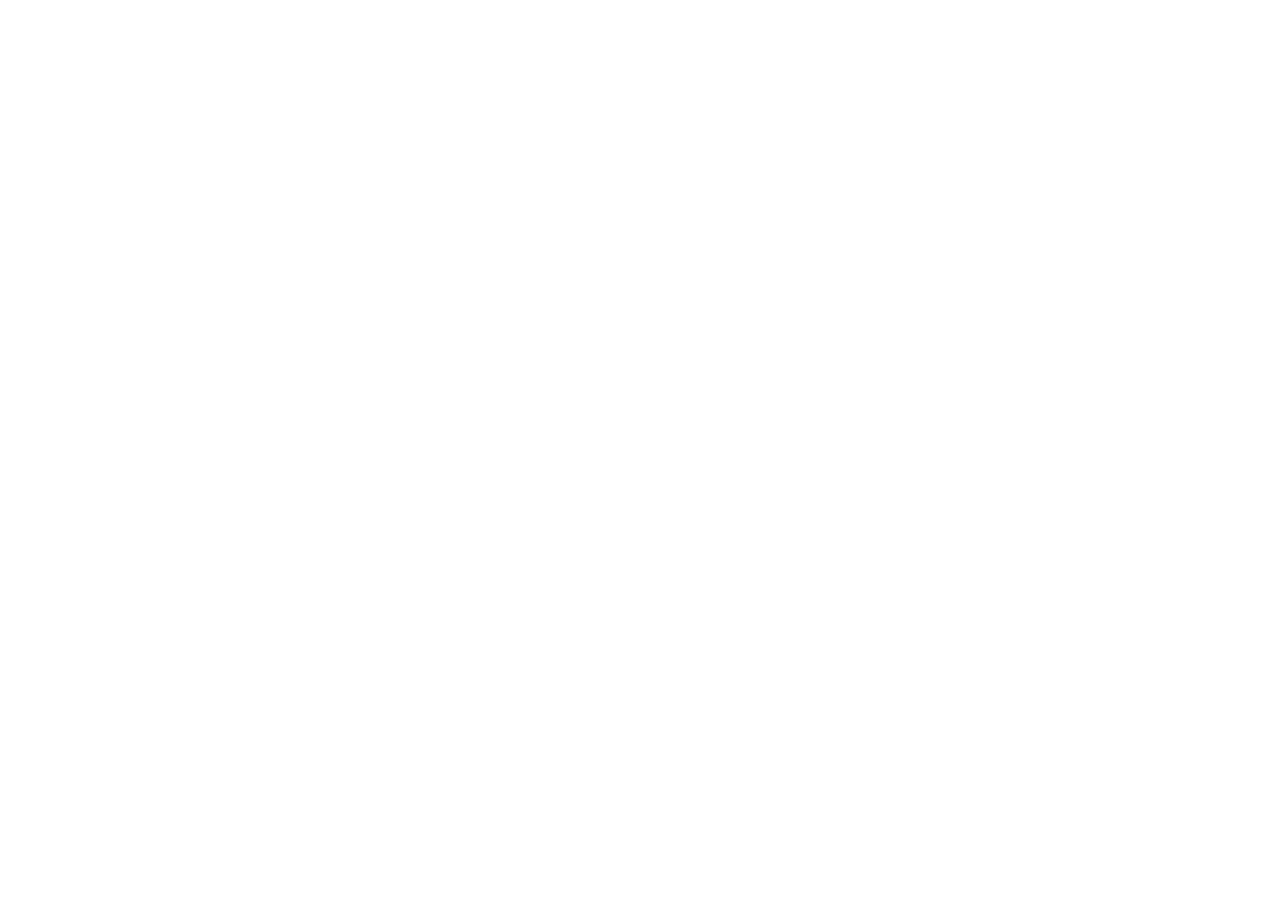
==== index.html @ 2cdc39f0 "index.html" ====
<!DOCTYPE html>
<html lang="en">
  <head>
    <meta charset="UTF-8" />
    <meta http-equiv="X-UA-Compatible" content="IE=edge" />
    <meta name="viewport" content="width=device-width, initial-scale=1.0" />
    <link rel="preconnect" href="https://fonts.googleapis.com" />
    <link rel="preconnect" href="https://fonts.gstatic.com" crossorigin />
    <link
      href="https://fonts.googleapis.com/css2?family=Raleway:wght@400;500;700&display=swap"
      rel="stylesheet"
    />
    <title>Alura Geek Store</title>
  </head>
  <body>
    <header>
      <nav></nav>
      <div></div>
      <div>
        <h1>
          <p><a href=""></a></p>
        </h1>
      </div>
    </header>
    <!-- main>section.content Emmet Abbreviation -->
    <main>
      <section class="content"></section>
    </main>
    <footer>
      <!--  -->
    </footer>
    <script type="" src=""></script>
  </body>
</html>
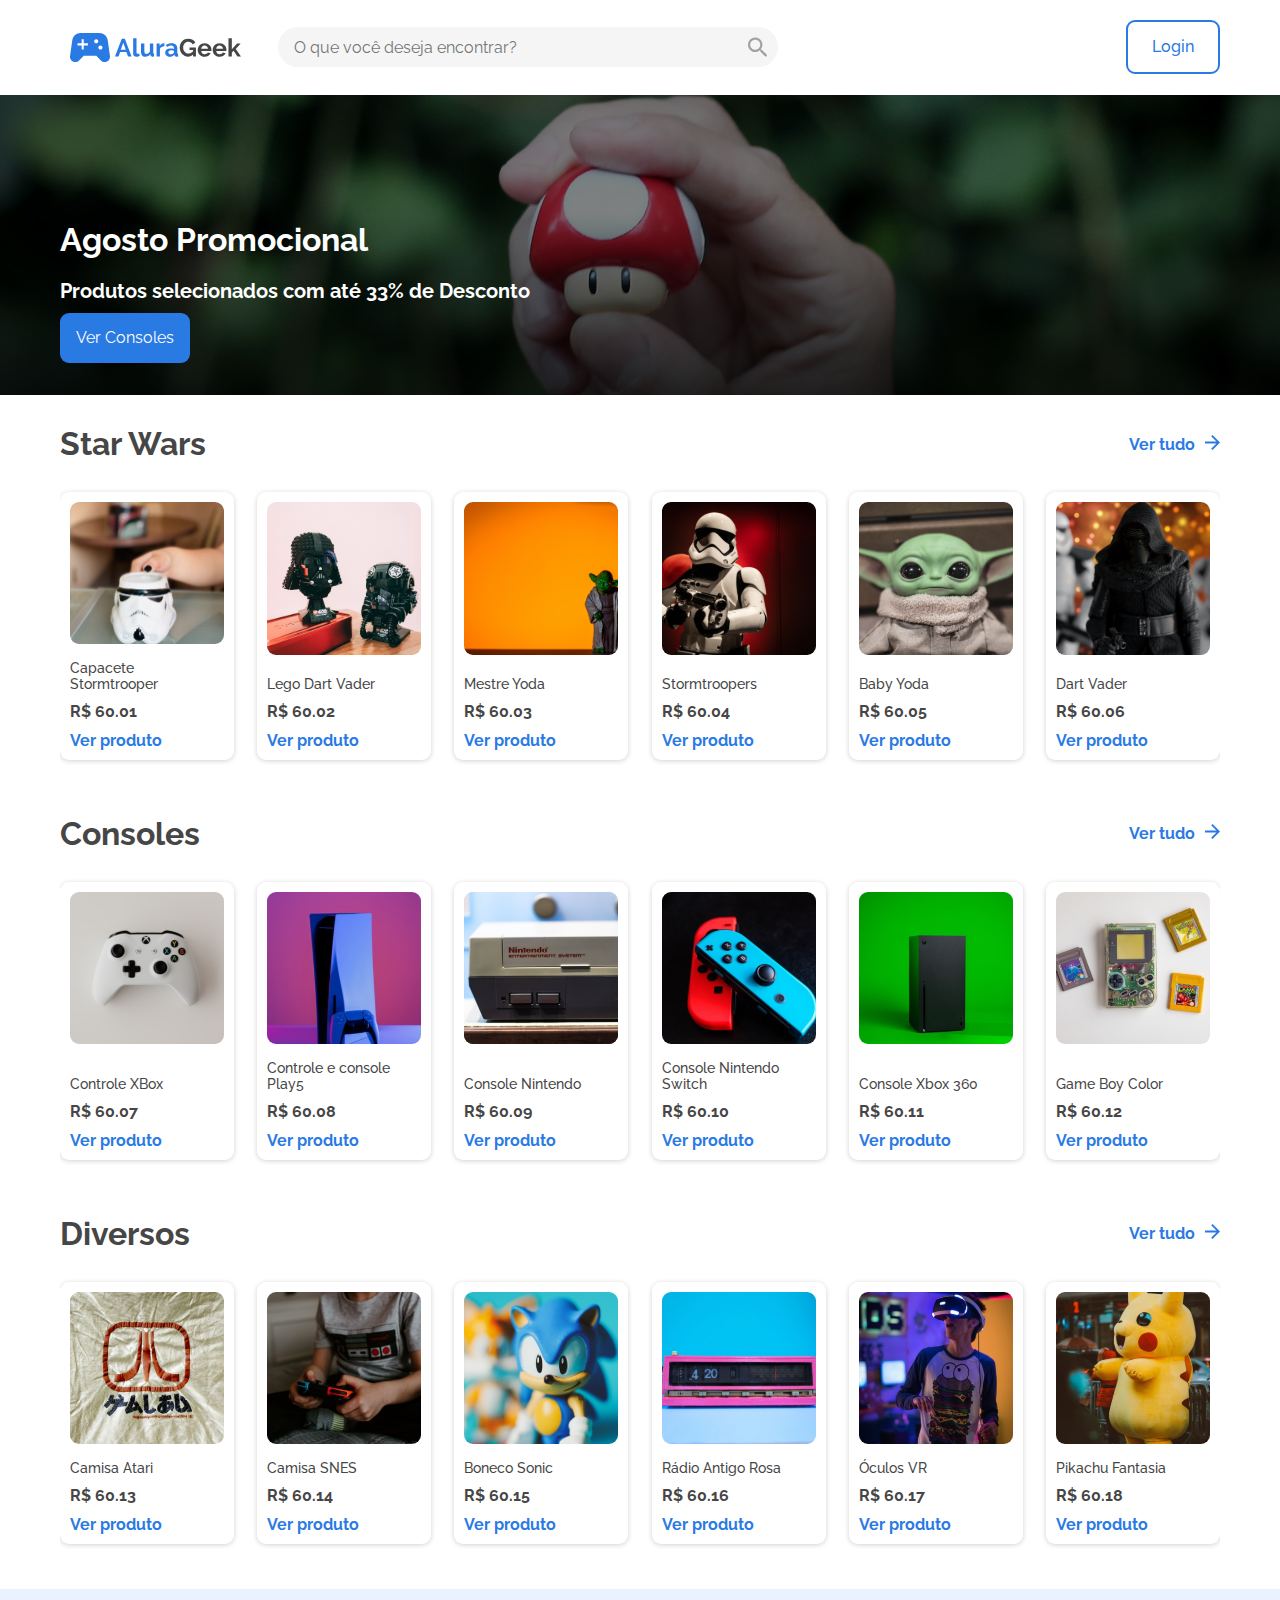
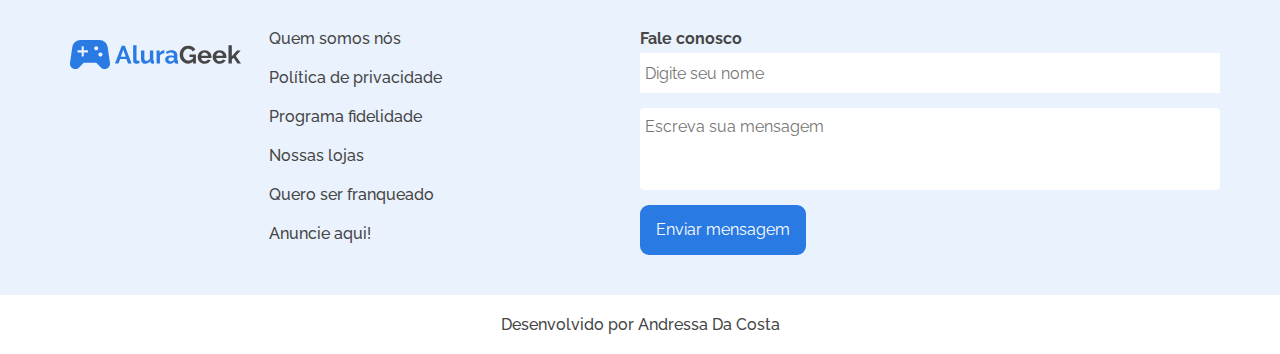
==== commit f2db43a2: "update" ====
--- a/index.html
+++ b/index.html
@@ -1,34 +1,53 @@
 <!DOCTYPE html>
-<html lang="en">
-  <head>
-    <meta charset="UTF-8" />
-    <meta http-equiv="X-UA-Compatible" content="IE=edge" />
-    <meta name="viewport" content="width=device-width, initial-scale=1.0" />
-    <link rel="preconnect" href="https://fonts.googleapis.com" />
-    <link rel="preconnect" href="https://fonts.gstatic.com" crossorigin />
-    <link
-      href="https://fonts.googleapis.com/css2?family=Raleway:wght@400;500;700&display=swap"
-      rel="stylesheet"
-    />
-    <title>Alura Geek Store</title>
-  </head>
-  <body>
-    <header>
-      <nav></nav>
-      <div></div>
-      <div>
-        <h1>
-          <p><a href=""></a></p>
-        </h1>
-      </div>
-    </header>
-    <!-- main>section.content Emmet Abbreviation -->
-    <main>
-      <section class="content"></section>
-    </main>
-    <footer>
-      <!--  -->
-    </footer>
-    <script type="" src=""></script>
-  </body>
+<html lang="pt-br">
+	<head>
+		<meta charset="UTF-8" />
+		<meta http-equiv="X-UA-Compatible" content="IE=edge" />
+		<meta name="viewport" content="width=device-width, initial-scale=1.0" />
+
+		<link rel="preconnect" href="https://fonts.googleapis.com" />
+		<link rel="preconnect" href="https://fonts.gstatic.com" crossorigin />
+		<link
+			href="https://fonts.googleapis.com/css2?family=Raleway:wght@400;500;700&display=swap"
+			rel="stylesheet"
+		/>
+
+		<title>Alura Geek Store</title>
+		<link rel="stylesheet" href="assets/css/normalize.css" />
+		<link rel="stylesheet" href="assets/css/reset.css" />
+		<link rel="stylesheet" href="assets/css/color.css" />
+		<link rel="stylesheet" href="assets/css/components/nav-header.css" />
+		<link rel="stylesheet" href="assets/css/components/logo.css" />
+		<link rel="stylesheet" href="assets/css/components/footer.css" />
+		<link rel="stylesheet" href="assets/css/components/btn.css" />
+		<link rel="stylesheet" href="assets/css/components/content.css" />
+		<link rel="stylesheet" href="assets/css/pages/home/header.css" />
+	</head>
+
+	<body>
+		<nav class="navHeader" data-nav>
+			<!--  JS -->
+		</nav>
+		<header>
+			<div class="header__background"></div>
+			<div class="header__promotions">
+				<h1>Agosto Promocional</h1>
+				<p>Produtos selecionados com até 33% de Desconto</p>
+				<a
+					href="./assets/pages/product/index.html?listIndex=1&id=1"
+					class="btn__submit"
+					>Ver Consoles</a
+				>
+			</div>
+		</header>
+
+		<main>
+			<section class="content"></section>
+		</main>
+
+		<footer data-footer>
+			<!--  JS -->
+		</footer>
+		<script type="module" src="assets/js/index.js"></script>
+	</body>
 </html>
--- a/assets/css/color.css
+++ b/assets/css/color.css
@@ -0,0 +1,14 @@
+:root {
+	--blue_primary: #2a7ae4;
+	--blue_secondary: #d4e4fa;
+	--blue_primary_hover: #003479;
+	--blue_img: #535353;
+	--white_background: #f5f5f5;
+	--white_footer: #eaf2fd;
+	--white_100: #ffffff;
+	--placeholder: #a2a2a2;
+	--text-color: #464646;
+	--background_header: #000;
+	--erro: rgb(233, 63, 63);
+	--enviar: rgb(93, 189, 93);
+}
--- a/assets/css/components/nav-header.css
+++ b/assets/css/components/nav-header.css
@@ -0,0 +1,103 @@
+@import "../color.css";
+
+.navHeader {
+	align-items: center;
+	border-bottom: 1px solid var(--white_100);
+	display: flex;
+	flex-direction: column;
+	gap: 15px;
+	justify-content: space-between;
+	padding: 20px;
+	width: 100%;
+}
+
+.navHeader__left {
+	align-items: center;
+	column-gap: 32px;
+	display: flex;
+	justify-content: center;
+	width: 100%;
+}
+
+.navHeader__search {
+	display: none;
+	max-width: 500px;
+	position: relative;
+	width: 100%;
+}
+
+.navHeader__search input {
+	background: var(--white_background);
+	border: 0;
+	border-radius: 20px;
+	height: 40px;
+	padding: 8px 16px;
+	width: 100%;
+}
+.navHeader input:focus {
+	outline: none;
+}
+
+.navHeader__search--img {
+	position: absolute;
+	right: 10px;
+	top: 50%;
+	transform: translate(0, -50%);
+	width: 20px;
+}
+
+.navHeader__login {
+	align-items: center;
+	display: flex;
+	gap: 15px;
+}
+.navHeader__login img {
+	cursor: pointer;
+	height: 20px;
+}
+
+.lupa__hidden--input {
+	border: 1px solid var(--blue_primary);
+	border-radius: 999px;
+	display: none;
+	height: 40px;
+	outline: none;
+	padding-left: 10px;
+	position: fixed;
+	right: 50%;
+	top: 70px;
+	transform: translate(50%, 0);
+	width: 250px;
+}
+
+.show {
+	display: block;
+}
+
+@media screen and (min-width: 380px) {
+	.navHeader {
+		flex-direction: row;
+		gap: 0;
+	}
+	.navHeader__left {
+		justify-content: flex-start;
+		width: 90%;
+	}
+	.lupa__hidden--input {
+		right: 15px;
+		top: 25px;
+		transform: translate(0, 0);
+	}
+}
+
+@media screen and (min-width: 630px) {
+	.navHeader__search {
+		display: block;
+	}
+}
+
+@media screen and (min-width: 768px) {
+	.navHeader {
+		padding: 20px 60px;
+	}
+}
--- a/assets/css/components/logo.css
+++ b/assets/css/components/logo.css
@@ -0,0 +1,7 @@
+.logo a {
+	display: flex;
+	align-items: center;
+}
+.logo a img:first-child {
+	margin: 0 5px;
+}
--- a/assets/css/components/footer.css
+++ b/assets/css/components/footer.css
@@ -0,0 +1,118 @@
+@import "../color.css";
+
+footer {
+	background-color: var(--white_footer);
+	color: var(--text-color);
+	font-size: 16px;
+	font-style: normal;
+	font-weight: 500;
+	letter-spacing: 0em;
+	line-height: 19px;
+	position: relative;
+	text-align: left;
+	width: 100%;
+}
+
+.footer {
+	align-items: center;
+	display: flex;
+	flex-direction: column;
+	gap: 20px;
+	justify-content: space-between;
+	padding: 10px;
+}
+
+.container {
+	align-items: center;
+	display: flex;
+	flex-direction: column;
+	gap: 23px;
+	justify-content: space-between;
+	text-align: center;
+	width: 100%;
+}
+
+.footer__text {
+	font-size: 16px;
+	display: flex;
+	flex-direction: column;
+	row-gap: 20px;
+	width: fit-content;
+}
+.footer__forms {
+	/* color: #C8C8C8; */
+	display: flex;
+	flex-direction: column;
+	row-gap: 5px;
+	width: 100%;
+}
+.footer__forms p {
+	font-size: 16px;
+	font-weight: 700;
+	line-height: 19px;
+}
+.footer__forms input[type="text"] {
+	color: var(--text-color);
+}
+
+.footer__forms input[type="text"],
+.footer__forms textarea {
+	border: 0;
+	height: 40px;
+	margin-bottom: 10px;
+	padding-left: 5px;
+	width: 100%;
+}
+.footer__forms input[type="text"]:focus,
+.footer__forms textarea:focus {
+	outline: none;
+}
+
+.footer__forms textarea {
+	border-radius: 4px;
+	height: 82px;
+	padding-top: 10px;
+	resize: none;
+}
+
+.footer__dev {
+	background-color: var(--white_100);
+	left: 0;
+	padding: 20px 0;
+	text-align: center;
+	width: 100%;
+}
+
+/* .fixed{
+  bottom: 0;  
+  position: fixed;
+} */
+
+@media screen and (min-width: 550px) {
+	.container {
+		text-align: left;
+		width: fit-content;
+	}
+	.footer {
+		align-items: flex-start;
+		flex-direction: row;
+		gap: 20px;
+		padding: 40px 60px;
+	}
+	.footer__forms {
+		width: 70%;
+	}
+}
+
+@media screen and (min-width: 768px) {
+	.footer__forms {
+		width: 50%;
+	}
+}
+
+@media screen and (min-width: 900px) {
+	.container {
+		align-items: flex-start;
+		flex-direction: row;
+	}
+}
--- a/assets/css/components/btn.css
+++ b/assets/css/components/btn.css
@@ -0,0 +1,41 @@
+@import "../color.css";
+
+.btn__submit {
+	border-radius: 9px;
+	color: #fff;
+	cursor: pointer;
+	background: var(--blue_primary);
+	border: 0;
+	padding: 16px;
+	transition: 0.5s;
+	width: fit-content;
+}
+
+.btn__login {
+	border-radius: 9px;
+	border: 2px solid var(--blue_primary);
+	color: var(--blue_primary);
+	cursor: pointer;
+	font-weight: 500;
+	margin-left: 20px;
+	padding: 16px 24px;
+	transition: 0.4s;
+	width: fit-content;
+}
+
+.btn__login:hover {
+	background-color: var(--blue_secondary);
+}
+.btn__submit:hover {
+	background-color: var(--blue_primary_hover);
+}
+
+#btn__color {
+	color: var(--white_100);
+}
+
+@media screen and (min-width: 630px) {
+	.lupa__hidden {
+		display: none;
+	}
+}
--- a/assets/css/components/content.css
+++ b/assets/css/components/content.css
@@ -0,0 +1,173 @@
+@import "../color.css";
+
+:root {
+	--gap: 2%;
+}
+
+html {
+	min-width: 320px;
+	max-width: 1330px;
+}
+
+main {
+	padding: 30px 60px;
+}
+
+.content,
+.content__container {
+	display: flex;
+	flex-direction: column;
+	row-gap: 40px;
+	width: 100%;
+}
+
+.content a {
+	color: var(--blue_primary);
+}
+
+.content__container {
+	row-gap: 14px;
+}
+
+.content__title {
+	align-items: center;
+	display: flex;
+	justify-content: space-between;
+	width: 100%;
+}
+.content__title h2 {
+	font-size: 32px;
+	font-weight: 700;
+	line-height: 38px;
+}
+
+.content__title div {
+	align-items: center;
+	display: flex;
+}
+
+.content__title a {
+	column-gap: 10px;
+	display: flex;
+	font-size: 16px;
+	font-weight: 700;
+	line-height: 19px;
+}
+.content__title a img {
+	height: 15px;
+}
+
+/**/
+
+.card__container {
+	display: flex;
+	width: 100%;
+}
+
+.span {
+	align-items: center;
+	background-color: var(--white_footer);
+	cursor: pointer;
+	display: flex;
+	font-weight: bold;
+	justify-content: center;
+	vertical-align: center;
+}
+.span img {
+	height: 30px;
+}
+.span:nth-last-of-type(2) img {
+	transform: rotate(180deg);
+}
+
+.cards {
+	column-gap: var(--gap);
+	display: flex;
+	flex-flow: row nowrap;
+	overflow: hidden;
+	padding: 15px 0;
+	row-gap: 15px;
+	width: 100%;
+}
+/**/
+.content__card img {
+	cursor: pointer;
+	max-height: 300px;
+	width: 100%;
+	border-radius: 9px;
+}
+.content__card:hover {
+	transform: scale(1.03);
+}
+
+.content__card {
+	background-color: var(--white_100);
+	box-shadow: 0px 1px 5px 0px rgba(28, 29, 4, 0.2);
+	border-radius: 9px;
+	display: flex;
+	flex-direction: column;
+	flex-shrink: 0;
+	justify-content: space-between;
+	padding: 10px;
+	row-gap: 12px;
+	transition: 0.3s;
+	width: calc((100% / 6) - (var(--gap) - (var(--gap) / 6)));
+	overflow: hidden;
+}
+
+.card__info {
+	display: flex;
+	flex-direction: column;
+	gap: 10px;
+}
+.content__card--title {
+	font-size: 14px;
+	font-weight: 500;
+	line-height: 16px;
+}
+
+.content__card--price,
+.content__card a {
+	font-size: 16px;
+	font-weight: 700;
+	line-height: 19px;
+}
+
+@media screen and (max-width: 920px) {
+	.content__card {
+		width: calc((100% / 5) - (var(--gap) - (var(--gap) / 5)));
+	}
+}
+
+@media screen and (max-width: 790px) {
+	.content__card {
+		width: calc((100% / 4) - (var(--gap) - (var(--gap) / 4)));
+	}
+}
+
+@media screen and (max-width: 668px) {
+	.content__card {
+		width: calc((100% / 3) - (var(--gap) - (var(--gap) / 3)));
+	}
+}
+@media screen and (max-width: 545px) {
+	.content__card {
+		width: calc((100% / 2) - (var(--gap) - (var(--gap) / 2)));
+	}
+}
+
+@media screen and (max-width: 420px) {
+	main {
+		padding: 30px 20px;
+	}
+	.content__title h2 {
+		font-size: 20px;
+		line-height: 26px;
+	}
+	.content__title a {
+		font-size: 14px;
+	}
+	.content__card {
+		width: 100%;
+	}
+}
--- a/assets/css/pages/home/header.css
+++ b/assets/css/pages/home/header.css
@@ -0,0 +1,57 @@
+@import "../../color.css";
+
+header {
+	background-color: var(--background_header);
+	height: 300px;
+	padding-left: 20px;
+	position: relative;
+	width: 100%;
+}
+
+.header__background {
+	background-image: url("../../../img/header.svg");
+	background-position: center;
+	background-repeat: no-repeat;
+	background-size: auto;
+	height: 100%;
+	left: 0;
+	opacity: 50%;
+	position: absolute;
+	top: 0;
+	width: 100%;
+}
+.header__promotions {
+	bottom: 32px;
+	display: flex;
+	flex-direction: column;
+	position: absolute;
+}
+
+.header__promotions h1,
+.header__promotions p {
+	color: var(--white_100);
+}
+
+.header__promotions p {
+	font-size: 22px;
+	font-weight: bold;
+	margin-bottom: 10px;
+}
+
+.header__promotions h1 {
+	font-size: 22px;
+	font-weight: 700;
+}
+
+@media screen and (min-width: 500px) {
+	header {
+		padding-left: 60px;
+	}
+	.header__promotions p {
+		font-size: 20px;
+	}
+
+	.header__promotions h1 {
+		font-size: 32px;
+	}
+}
